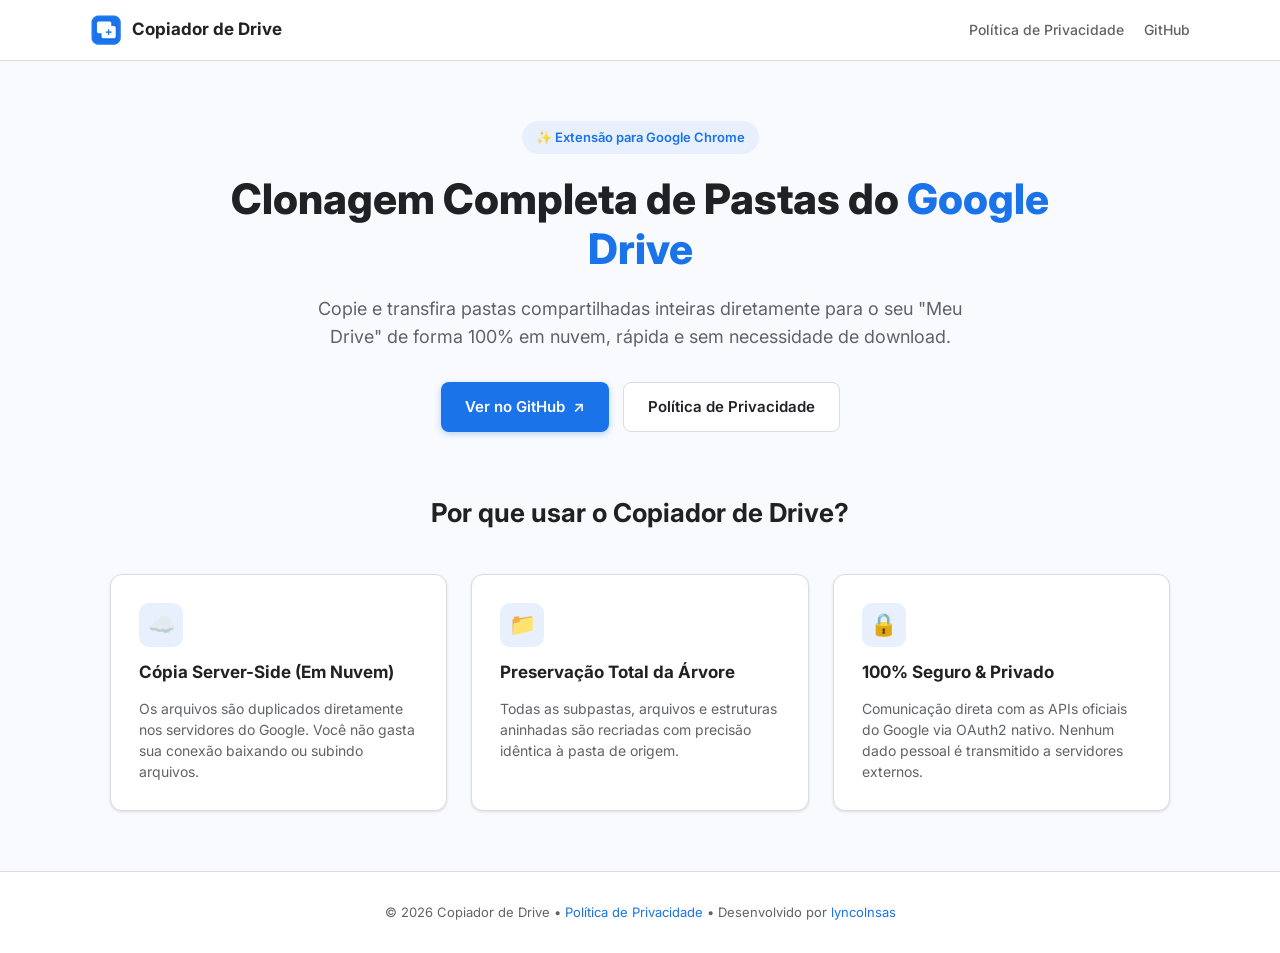
==== index.html @ 22480b81 "feat: add index.html landing page and copy buttons in guide" ====
<!DOCTYPE html>
<html lang="pt-BR">
<head>
  <meta charset="UTF-8">
  <meta name="viewport" content="width=device-width, initial-scale=1.0">
  <title>Copiador de Drive - Clonador de Pastas do Google Drive</title>
  <meta name="description" content="Clone e copie pastas compartilhadas do Google Drive diretamente para o seu Meu Drive de forma rápida, segura e 100% em nuvem.">
  <link rel="preconnect" href="https://fonts.googleapis.com">
  <link rel="preconnect" href="https://fonts.gstatic.com" crossorigin>
  <link href="https://fonts.googleapis.com/css2?family=Inter:wght@400;500;600;700;800&display=swap" rel="stylesheet">
  <link rel="icon" type="image/png" href="icons/icon32.png">
  <style>
    :root {
      --primary: #1a73e8;
      --primary-hover: #1557b0;
      --primary-light: #e8f0fe;
      --success: #1e8e3e;
      --text-main: #202124;
      --text-muted: #5f6368;
      --bg-page: #f8fafd;
      --bg-card: #ffffff;
      --border: #dadce0;
      --radius-md: 12px;
      --radius-lg: 20px;
      --shadow-sm: 0 1px 3px rgba(60,64,67,0.1), 0 1px 2px rgba(60,64,67,0.06);
      --shadow-md: 0 8px 24px rgba(60,64,67,0.12);
    }

    * {
      box-sizing: border-box;
      margin: 0;
      padding: 0;
    }

    body {
      font-family: 'Inter', -apple-system, BlinkMacSystemFont, "Segoe UI", Roboto, sans-serif;
      background-color: var(--bg-page);
      color: var(--text-main);
      line-height: 1.6;
    }

    .header-nav {
      background: rgba(255, 255, 255, 0.9);
      backdrop-filter: blur(10px);
      border-bottom: 1px solid var(--border);
      position: sticky;
      top: 0;
      z-index: 100;
      padding: 14px 24px;
    }

    .nav-container {
      max-width: 1100px;
      margin: 0 auto;
      display: flex;
      justify-content: space-between;
      align-items: center;
    }

    .brand {
      display: flex;
      align-items: center;
      gap: 10px;
      text-decoration: none;
      color: var(--text-main);
      font-weight: 700;
      font-size: 17px;
    }

    .brand img {
      width: 32px;
      height: 32px;
    }

    .nav-links {
      display: flex;
      gap: 20px;
      align-items: center;
    }

    .nav-links a {
      color: var(--text-muted);
      text-decoration: none;
      font-size: 14px;
      font-weight: 500;
      transition: color 0.2s;
    }

    .nav-links a:hover {
      color: var(--primary);
    }

    .hero-section {
      max-width: 900px;
      margin: 60px auto 40px;
      text-align: center;
      padding: 0 20px;
    }

    .badge-top {
      display: inline-flex;
      align-items: center;
      gap: 6px;
      background: var(--primary-light);
      color: var(--primary);
      padding: 6px 14px;
      border-radius: 20px;
      font-size: 13px;
      font-weight: 600;
      margin-bottom: 20px;
    }

    .hero-section h1 {
      font-size: 42px;
      font-weight: 800;
      line-height: 1.2;
      color: var(--text-main);
      margin-bottom: 20px;
    }

    .hero-section h1 span {
      color: var(--primary);
    }

    .hero-section p {
      font-size: 18px;
      color: var(--text-muted);
      max-width: 680px;
      margin: 0 auto 30px;
    }

    .hero-actions {
      display: flex;
      justify-content: center;
      gap: 14px;
      flex-wrap: wrap;
    }

    .btn {
      display: inline-flex;
      align-items: center;
      gap: 8px;
      padding: 12px 24px;
      border-radius: 8px;
      font-size: 15px;
      font-weight: 600;
      text-decoration: none;
      transition: all 0.2s;
      cursor: pointer;
    }

    .btn-primary {
      background: var(--primary);
      color: #ffffff;
      box-shadow: 0 2px 6px rgba(26,115,232,0.3);
    }

    .btn-primary:hover {
      background: var(--primary-hover);
      box-shadow: 0 4px 12px rgba(26,115,232,0.4);
    }

    .btn-secondary {
      background: var(--bg-card);
      color: var(--text-main);
      border: 1px solid var(--border);
    }

    .btn-secondary:hover {
      background: #f1f3f4;
    }

    /* Features Grid */
    .features-section {
      max-width: 1100px;
      margin: 60px auto;
      padding: 0 20px;
    }

    .features-title {
      text-align: center;
      margin-bottom: 40px;
    }

    .features-title h2 {
      font-size: 26px;
      font-weight: 700;
      color: var(--text-main);
    }

    .features-grid {
      display: grid;
      grid-template-columns: repeat(auto-fit, minmax(300px, 1fr));
      gap: 24px;
    }

    .feature-card {
      background: var(--bg-card);
      border: 1px solid var(--border);
      border-radius: var(--radius-md);
      padding: 28px;
      box-shadow: var(--shadow-sm);
      display: flex;
      flex-direction: column;
      gap: 12px;
      transition: transform 0.2s, box-shadow 0.2s;
    }

    .feature-card:hover {
      transform: translateY(-4px);
      box-shadow: var(--shadow-md);
    }

    .feature-icon {
      width: 44px;
      height: 44px;
      border-radius: 10px;
      background: var(--primary-light);
      display: flex;
      align-items: center;
      justify-content: center;
      font-size: 22px;
    }

    .feature-card h3 {
      font-size: 17px;
      font-weight: 700;
      color: var(--text-main);
    }

    .feature-card p {
      font-size: 14px;
      color: var(--text-muted);
      line-height: 1.5;
    }

    /* Footer */
    footer {
      background: var(--bg-card);
      border-top: 1px solid var(--border);
      padding: 30px 20px;
      text-align: center;
      font-size: 13px;
      color: var(--text-muted);
      margin-top: 60px;
    }

    footer a {
      color: var(--primary);
      text-decoration: none;
    }

    footer a:hover {
      text-decoration: underline;
    }

    @media (max-width: 600px) {
      .hero-section h1 {
        font-size: 30px;
      }
      .hero-section p {
        font-size: 15px;
      }
    }
  </style>
</head>
<body>
  <!-- Navigation Header -->
  <header class="header-nav">
    <div class="nav-container">
      <a href="./" class="brand">
        <img src="icons/icon32.png" alt="Logo">
        <span>Copiador de Drive</span>
      </a>
      <nav class="nav-links">
        <a href="privacy.html">Política de Privacidade</a>
        <a href="https://github.com/lyncolnsas/CopiadorDrive" target="_blank">GitHub</a>
      </nav>
    </div>
  </header>

  <!-- Hero Section -->
  <main>
    <section class="hero-section">
      <div class="badge-top">✨ Extensão para Google Chrome</div>
      <h1>Clonagem Completa de Pastas do <span>Google Drive</span></h1>
      <p>Copie e transfira pastas compartilhadas inteiras diretamente para o seu "Meu Drive" de forma 100% em nuvem, rápida e sem necessidade de download.</p>
      
      <div class="hero-actions">
        <a href="https://github.com/lyncolnsas/CopiadorDrive" target="_blank" class="btn btn-primary">
          <span>Ver no GitHub</span> ↗
        </a>
        <a href="privacy.html" class="btn btn-secondary">
          Política de Privacidade
        </a>
      </div>
    </section>

    <!-- Features Section -->
    <section class="features-section">
      <div class="features-title">
        <h2>Por que usar o Copiador de Drive?</h2>
      </div>

      <div class="features-grid">
        <div class="feature-card">
          <div class="feature-icon">☁️</div>
          <h3>Cópia Server-Side (Em Nuvem)</h3>
          <p>Os arquivos são duplicados diretamente nos servidores do Google. Você não gasta sua conexão baixando ou subindo arquivos.</p>
        </div>

        <div class="feature-card">
          <div class="feature-icon">📁</div>
          <h3>Preservação Total da Árvore</h3>
          <p>Todas as subpastas, arquivos e estruturas aninhadas são recriadas com precisão idêntica à pasta de origem.</p>
        </div>

        <div class="feature-card">
          <div class="feature-icon">🔒</div>
          <h3>100% Seguro & Privado</h3>
          <p>Comunicação direta com as APIs oficiais do Google via OAuth2 nativo. Nenhum dado pessoal é transmitido a servidores externos.</p>
        </div>
      </div>
    </section>
  </main>

  <!-- Footer -->
  <footer>
    <p>© 2026 Copiador de Drive • <a href="privacy.html">Política de Privacidade</a> • Desenvolvido por <a href="https://github.com/lyncolnsas" target="_blank">lyncolnsas</a></p>
  </footer>
</body>
</html>
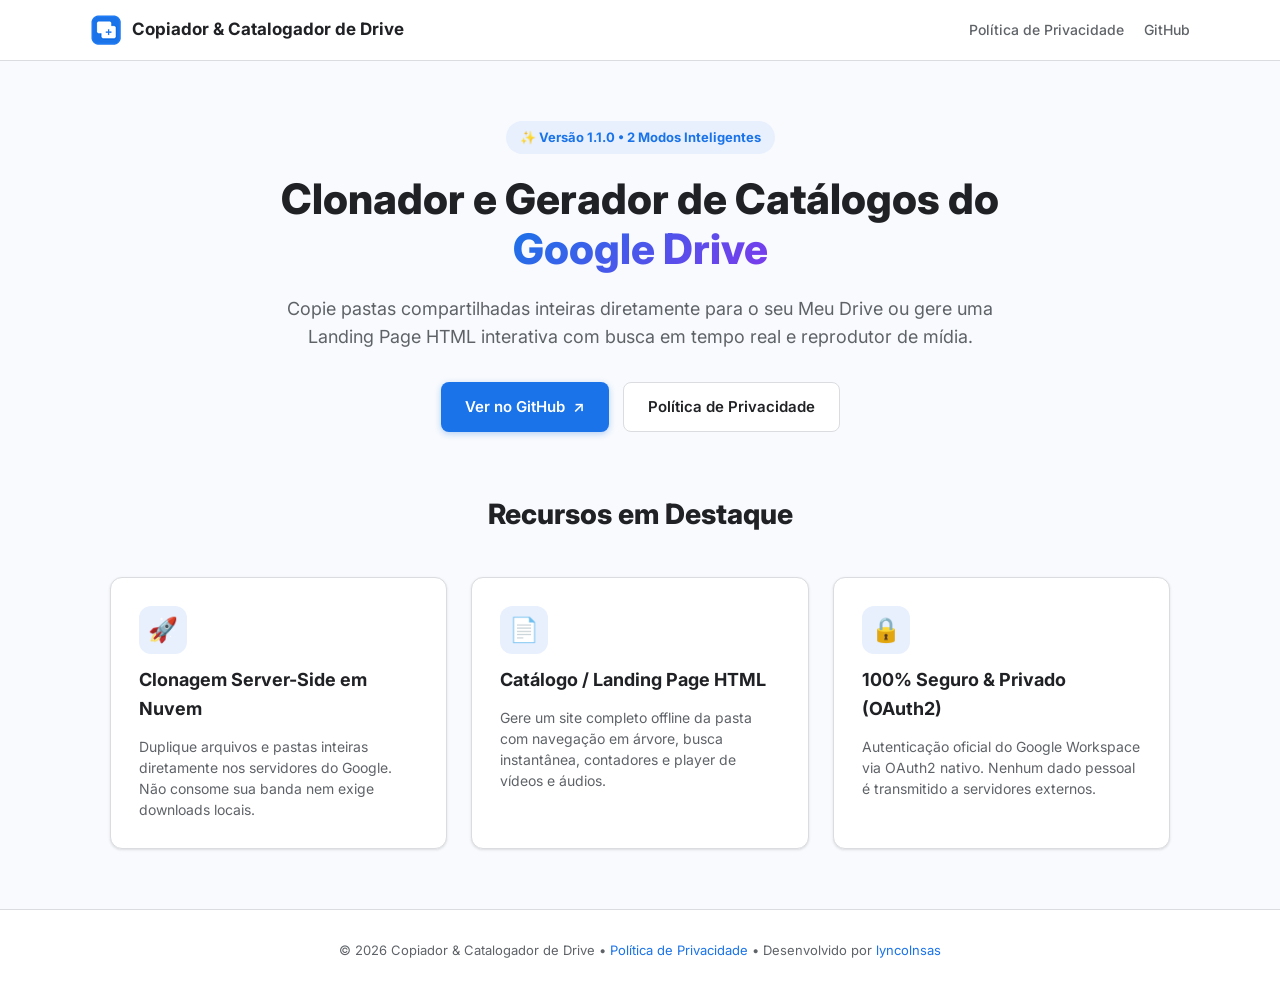
==== commit edf0d031: "feat: upgrade to v1.1.0 with integrated HTML catalog generator, dual-mode UI, and updated store dash" ====
--- a/index.html
+++ b/index.html
@@ -3,8 +3,8 @@
 <head>
   <meta charset="UTF-8">
   <meta name="viewport" content="width=device-width, initial-scale=1.0">
-  <title>Copiador de Drive - Clonador de Pastas do Google Drive</title>
-  <meta name="description" content="Clone e copie pastas compartilhadas do Google Drive diretamente para o seu Meu Drive de forma rápida, segura e 100% em nuvem.">
+  <title>Copiador & Catalogador de Drive</title>
+  <meta name="description" content="Clone pastas compartilhadas para o Meu Drive e gere Catálogos/Landing Pages HTML interativos com busca em tempo real e player de mídia.">
   <link rel="preconnect" href="https://fonts.googleapis.com">
   <link rel="preconnect" href="https://fonts.gstatic.com" crossorigin>
   <link href="https://fonts.googleapis.com/css2?family=Inter:wght@400;500;600;700;800&display=swap" rel="stylesheet">
@@ -14,6 +14,7 @@
       --primary: #1a73e8;
       --primary-hover: #1557b0;
       --primary-light: #e8f0fe;
+      --accent: #7c3aed;
       --success: #1e8e3e;
       --text-main: #202124;
       --text-muted: #5f6368;
@@ -106,7 +107,7 @@
       padding: 6px 14px;
       border-radius: 20px;
       font-size: 13px;
-      font-weight: 600;
+      font-weight: 700;
       margin-bottom: 20px;
     }
 
@@ -119,13 +120,15 @@
     }
 
     .hero-section h1 span {
-      color: var(--primary);
+      background: linear-gradient(135deg, var(--primary), var(--accent));
+      -webkit-background-clip: text;
+      -webkit-text-fill-color: transparent;
     }
 
     .hero-section p {
       font-size: 18px;
       color: var(--text-muted);
-      max-width: 680px;
+      max-width: 720px;
       margin: 0 auto 30px;
     }
 
@@ -183,14 +186,14 @@
     }
 
     .features-title h2 {
-      font-size: 26px;
-      font-weight: 700;
+      font-size: 28px;
+      font-weight: 800;
       color: var(--text-main);
     }
 
     .features-grid {
       display: grid;
-      grid-template-columns: repeat(auto-fit, minmax(300px, 1fr));
+      grid-template-columns: repeat(auto-fit, minmax(320px, 1fr));
       gap: 24px;
     }
 
@@ -212,18 +215,18 @@
     }
 
     .feature-icon {
-      width: 44px;
-      height: 44px;
-      border-radius: 10px;
+      width: 48px;
+      height: 48px;
+      border-radius: 12px;
       background: var(--primary-light);
       display: flex;
       align-items: center;
       justify-content: center;
-      font-size: 22px;
+      font-size: 24px;
     }
 
     .feature-card h3 {
-      font-size: 17px;
+      font-size: 18px;
       font-weight: 700;
       color: var(--text-main);
     }
@@ -270,7 +273,7 @@
     <div class="nav-container">
       <a href="./" class="brand">
         <img src="icons/icon32.png" alt="Logo">
-        <span>Copiador de Drive</span>
+        <span>Copiador & Catalogador de Drive</span>
       </a>
       <nav class="nav-links">
         <a href="privacy.html">Política de Privacidade</a>
@@ -282,9 +285,9 @@
   <!-- Hero Section -->
   <main>
     <section class="hero-section">
-      <div class="badge-top">✨ Extensão para Google Chrome</div>
-      <h1>Clonagem Completa de Pastas do <span>Google Drive</span></h1>
-      <p>Copie e transfira pastas compartilhadas inteiras diretamente para o seu "Meu Drive" de forma 100% em nuvem, rápida e sem necessidade de download.</p>
+      <div class="badge-top">✨ Versão 1.1.0 • 2 Modos Inteligentes</div>
+      <h1>Clonador e Gerador de Catálogos do <span>Google Drive</span></h1>
+      <p>Copie pastas compartilhadas inteiras diretamente para o seu Meu Drive ou gere uma Landing Page HTML interativa com busca em tempo real e reprodutor de mídia.</p>
       
       <div class="hero-actions">
         <a href="https://github.com/lyncolnsas/CopiadorDrive" target="_blank" class="btn btn-primary">
@@ -299,26 +302,26 @@
     <!-- Features Section -->
     <section class="features-section">
       <div class="features-title">
-        <h2>Por que usar o Copiador de Drive?</h2>
+        <h2>Recursos em Destaque</h2>
       </div>
 
       <div class="features-grid">
         <div class="feature-card">
-          <div class="feature-icon">☁️</div>
-          <h3>Cópia Server-Side (Em Nuvem)</h3>
-          <p>Os arquivos são duplicados diretamente nos servidores do Google. Você não gasta sua conexão baixando ou subindo arquivos.</p>
+          <div class="feature-icon">🚀</div>
+          <h3>Clonagem Server-Side em Nuvem</h3>
+          <p>Duplique arquivos e pastas inteiras diretamente nos servidores do Google. Não consome sua banda nem exige downloads locais.</p>
         </div>
 
         <div class="feature-card">
-          <div class="feature-icon">📁</div>
-          <h3>Preservação Total da Árvore</h3>
-          <p>Todas as subpastas, arquivos e estruturas aninhadas são recriadas com precisão idêntica à pasta de origem.</p>
+          <div class="feature-icon">📄</div>
+          <h3>Catálogo / Landing Page HTML</h3>
+          <p>Gere um site completo offline da pasta com navegação em árvore, busca instantânea, contadores e player de vídeos e áudios.</p>
         </div>
 
         <div class="feature-card">
           <div class="feature-icon">🔒</div>
-          <h3>100% Seguro & Privado</h3>
-          <p>Comunicação direta com as APIs oficiais do Google via OAuth2 nativo. Nenhum dado pessoal é transmitido a servidores externos.</p>
+          <h3>100% Seguro & Privado (OAuth2)</h3>
+          <p>Autenticação oficial do Google Workspace via OAuth2 nativo. Nenhum dado pessoal é transmitido a servidores externos.</p>
         </div>
       </div>
     </section>
@@ -326,7 +329,7 @@
 
   <!-- Footer -->
   <footer>
-    <p>© 2026 Copiador de Drive • <a href="privacy.html">Política de Privacidade</a> • Desenvolvido por <a href="https://github.com/lyncolnsas" target="_blank">lyncolnsas</a></p>
+    <p>© 2026 Copiador & Catalogador de Drive • <a href="privacy.html">Política de Privacidade</a> • Desenvolvido por <a href="https://github.com/lyncolnsas" target="_blank">lyncolnsas</a></p>
   </footer>
 </body>
 </html>
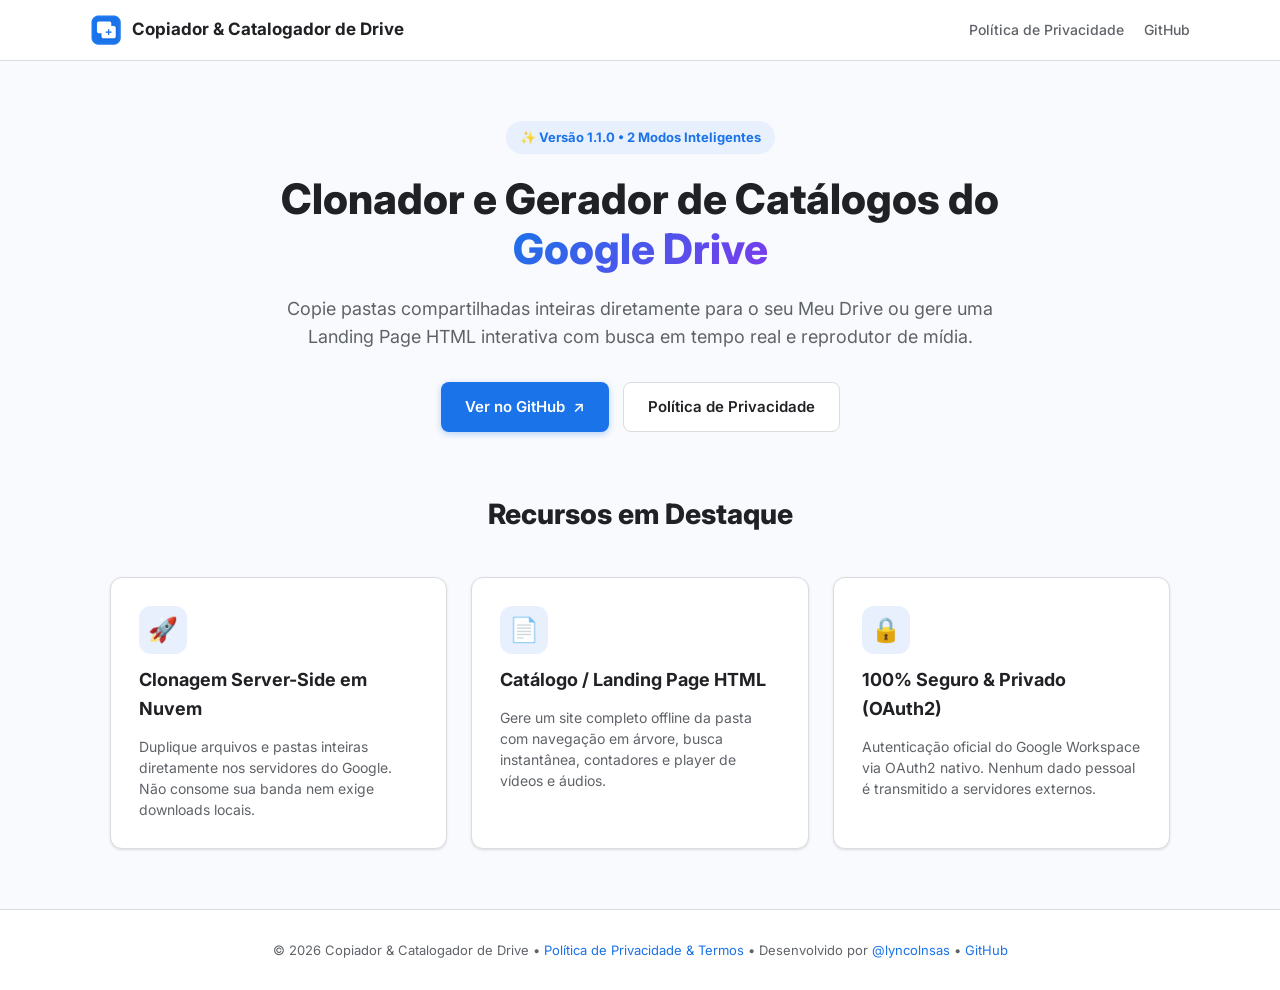
==== commit 32add4d8: "chore: add @lyncolnsas Instagram link to footers across all pages" ====
--- a/index.html
+++ b/index.html
@@ -327,9 +327,8 @@
     </section>
   </main>
 
-  <!-- Footer -->
   <footer>
-    <p>© 2026 Copiador & Catalogador de Drive • <a href="privacy.html">Política de Privacidade</a> • Desenvolvido por <a href="https://github.com/lyncolnsas" target="_blank">lyncolnsas</a></p>
+    <p>© 2026 Copiador & Catalogador de Drive • <a href="privacy.html">Política de Privacidade & Termos</a> • Desenvolvido por <a href="https://instagram.com/lyncolnsas" target="_blank">@lyncolnsas</a> • <a href="https://github.com/lyncolnsas" target="_blank">GitHub</a></p>
   </footer>
 </body>
 </html>
